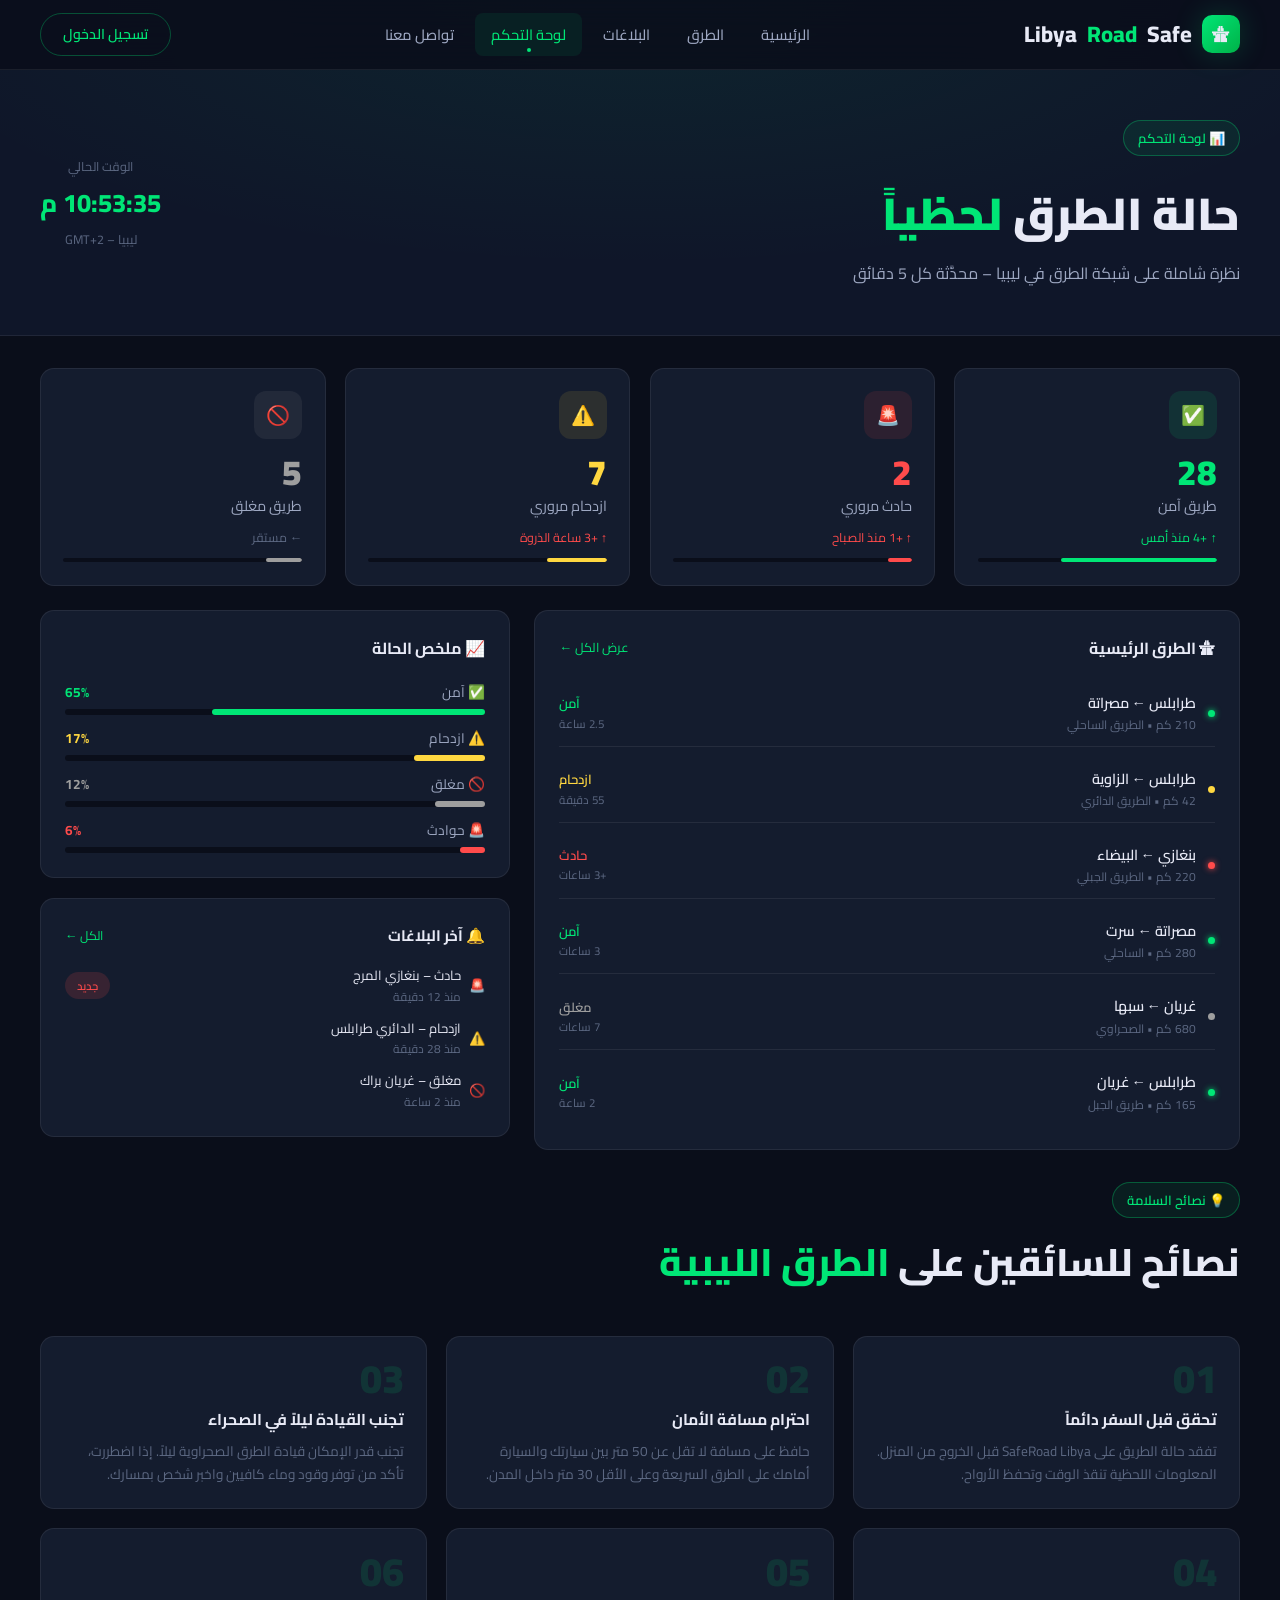
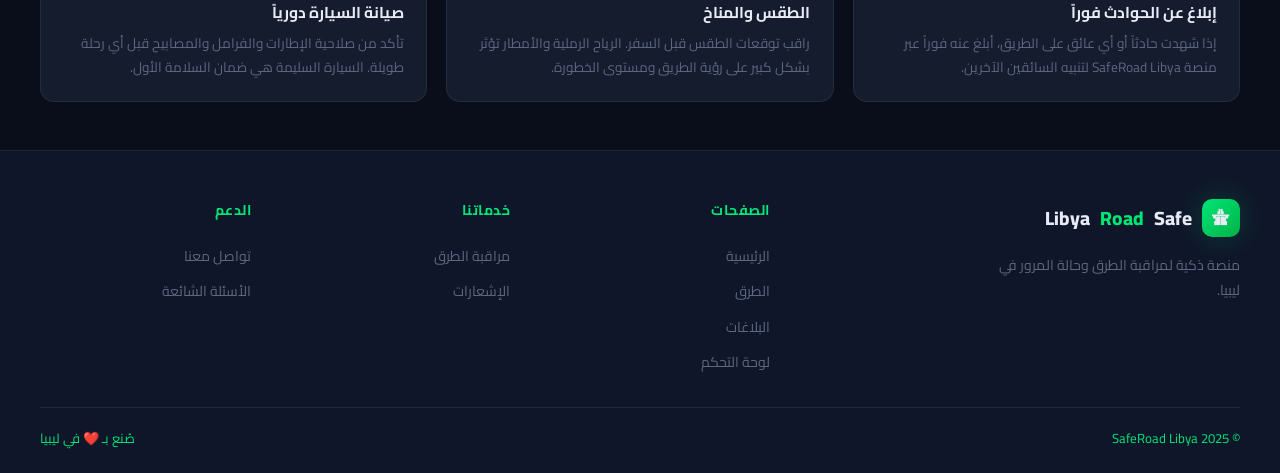
==== dashboard.html @ 1a87eb63 "Add files via upload" ====
<!DOCTYPE html>
<html lang="ar" dir="rtl">
<head>
  <meta charset="UTF-8" />
  <meta name="viewport" content="width=device-width, initial-scale=1.0" />
  <title>لوحة التحكم – SafeRoad Libya</title>
  <style>
/* =============================================
   SafeRoad Libya - style.css
   تصميم احترافي - داكن + أخضر + أبيض
   ============================================= */

/* === الخطوط === */
@import url('https://fonts.googleapis.com/css2?family=Cairo:wght@300;400;500;600;700;800;900&family=Tajawal:wght@300;400;500;700;800&display=swap');

/* === متغيرات الألوان === */
:root {
  --bg-primary:    #0a0e1a;
  --bg-secondary:  #0f1629;
  --bg-card:       #141c2e;
  --bg-card-hover: #1a2540;
  --green-main:    #00e676;
  --green-dark:    #00b248;
  --green-glow:    rgba(0, 230, 118, 0.18);
  --green-subtle:  rgba(0, 230, 118, 0.08);
  --accent-red:    #ff4b4b;
  --accent-yellow: #ffd740;
  --accent-gray:   #9e9e9e;
  --text-primary:  #e8eaf6;
  --text-secondary:#9ea8c2;
  --text-muted:    #5c6882;
  --border:        rgba(255,255,255,0.07);
  --border-green:  rgba(0, 230, 118, 0.3);
  --shadow-card:   0 8px 32px rgba(0,0,0,0.4);
  --shadow-green:  0 0 30px rgba(0, 230, 118, 0.2);
  --radius:        14px;
  --radius-sm:     8px;
  --transition:    all 0.3s cubic-bezier(0.4, 0, 0.2, 1);
}

/* === إعادة تعيين === */
*, *::before, *::after { box-sizing: border-box; margin: 0; padding: 0; }

html {
  scroll-behavior: smooth;
  font-size: 16px;
}

body {
  font-family: 'Cairo', 'Tajawal', sans-serif;
  background: var(--bg-primary);
  color: var(--text-primary);
  direction: rtl;
  text-align: right;
  line-height: 1.7;
  overflow-x: hidden;
  opacity: 0;
  transition: opacity 0.4s ease;
}

a { text-decoration: none; color: inherit; transition: var(--transition); }
ul, ol { list-style: none; }
img { max-width: 100%; display: block; }
button { cursor: pointer; font-family: inherit; border: none; outline: none; }
input, textarea, select { font-family: inherit; direction: rtl; }

/* === شريط التمرير === */
::-webkit-scrollbar { width: 6px; }
::-webkit-scrollbar-track { background: var(--bg-primary); }
::-webkit-scrollbar-thumb { background: var(--green-dark); border-radius: 3px; }

/* =============================================
   NAVBAR
   ============================================= */
.navbar {
  position: fixed;
  top: 0; right: 0; left: 0;
  z-index: 1000;
  display: flex;
  align-items: center;
  justify-content: space-between;
  padding: 0 2.5rem;
  height: 70px;
  background: rgba(10, 14, 26, 0.85);
  backdrop-filter: blur(20px);
  border-bottom: 1px solid var(--border);
  transition: var(--transition);
}

.navbar.scrolled {
  background: rgba(10, 14, 26, 0.98);
  box-shadow: 0 4px 30px rgba(0,0,0,0.5);
}

.nav-logo {
  display: flex;
  align-items: center;
  gap: 10px;
  font-size: 1.4rem;
  font-weight: 800;
  color: var(--text-primary);
}

.nav-logo .logo-icon {
  width: 38px; height: 38px;
  background: linear-gradient(135deg, var(--green-main), var(--green-dark));
  border-radius: 10px;
  display: flex; align-items: center; justify-content: center;
  font-size: 1.1rem;
  box-shadow: var(--shadow-green);
}

.nav-logo span { color: var(--green-main); }

.nav-links {
  display: flex;
  align-items: center;
  gap: 0.3rem;
}

.nav-links a {
  padding: 8px 16px;
  border-radius: var(--radius-sm);
  font-size: 0.92rem;
  font-weight: 500;
  color: var(--text-secondary);
  transition: var(--transition);
  position: relative;
}

.nav-links a:hover,
.nav-links a.active {
  color: var(--green-main);
  background: var(--green-subtle);
}

.nav-links a.active::after {
  content: '';
  position: absolute;
  bottom: 4px; left: 50%; transform: translateX(-50%);
  width: 4px; height: 4px;
  background: var(--green-main);
  border-radius: 50%;
}

.nav-actions {
  display: flex;
  align-items: center;
  gap: 12px;
}

.btn-nav-login {
  padding: 9px 22px;
  border-radius: 50px;
  background: transparent;
  border: 1px solid var(--border-green);
  color: var(--green-main);
  font-size: 0.88rem;
  font-weight: 600;
  transition: var(--transition);
}

.btn-nav-login:hover {
  background: var(--green-subtle);
  box-shadow: var(--shadow-green);
}

/* Mobile Menu Button */
.hamburger {
  display: none;
  flex-direction: column;
  gap: 5px;
  background: none;
  border: none;
  padding: 6px;
  cursor: pointer;
}

.hamburger span {
  width: 24px; height: 2px;
  background: var(--text-primary);
  border-radius: 2px;
  transition: var(--transition);
  display: block;
}

.hamburger.open span:nth-child(1) { transform: translateY(7px) rotate(45deg); }
.hamburger.open span:nth-child(2) { opacity: 0; }
.hamburger.open span:nth-child(3) { transform: translateY(-7px) rotate(-45deg); }

.mobile-menu {
  display: none;
  position: fixed;
  top: 70px; right: 0; left: 0;
  background: var(--bg-secondary);
  border-bottom: 1px solid var(--border);
  padding: 1.5rem;
  z-index: 999;
  flex-direction: column;
  gap: 8px;
  animation: slideDown 0.3s ease;
}

.mobile-menu.open { display: flex; }

.mobile-menu a {
  padding: 12px 16px;
  border-radius: var(--radius-sm);
  font-size: 1rem;
  font-weight: 500;
  color: var(--text-secondary);
  border-bottom: 1px solid var(--border);
  transition: var(--transition);
}

.mobile-menu a:last-child { border-bottom: none; }
.mobile-menu a:hover, .mobile-menu a.active { color: var(--green-main); background: var(--green-subtle); }

@keyframes slideDown {
  from { opacity: 0; transform: translateY(-10px); }
  to   { opacity: 1; transform: translateY(0); }
}

/* =============================================
   BUTTONS
   ============================================= */
.btn-primary {
  display: inline-flex;
  align-items: center;
  gap: 8px;
  padding: 13px 28px;
  background: linear-gradient(135deg, var(--green-main), var(--green-dark));
  color: #0a0e1a;
  border-radius: 50px;
  font-weight: 700;
  font-size: 0.95rem;
  border: none;
  transition: var(--transition);
  box-shadow: 0 4px 20px rgba(0, 230, 118, 0.3);
}

.btn-primary:hover {
  transform: translateY(-2px);
  box-shadow: 0 8px 30px rgba(0, 230, 118, 0.45);
}

.btn-secondary {
  display: inline-flex;
  align-items: center;
  gap: 8px;
  padding: 12px 26px;
  background: transparent;
  color: var(--text-primary);
  border-radius: 50px;
  font-weight: 600;
  font-size: 0.95rem;
  border: 1px solid var(--border);
  transition: var(--transition);
}

.btn-secondary:hover {
  border-color: var(--green-main);
  color: var(--green-main);
  background: var(--green-subtle);
}

.btn-outline-green {
  display: inline-flex;
  align-items: center;
  gap: 8px;
  padding: 10px 22px;
  background: transparent;
  color: var(--green-main);
  border-radius: var(--radius-sm);
  font-weight: 600;
  font-size: 0.88rem;
  border: 1px solid var(--border-green);
  transition: var(--transition);
}

.btn-outline-green:hover {
  background: var(--green-subtle);
  box-shadow: var(--shadow-green);
}

/* =============================================
   CARDS
   ============================================= */
.card {
  background: var(--bg-card);
  border: 1px solid var(--border);
  border-radius: var(--radius);
  padding: 1.5rem;
  transition: var(--transition);
  position: relative;
  overflow: hidden;
}

.card:hover {
  border-color: var(--border-green);
  box-shadow: var(--shadow-card);
  transform: translateY(-3px);
}

.card::before {
  content: '';
  position: absolute;
  top: 0; right: 0; left: 0;
  height: 2px;
  background: linear-gradient(90deg, transparent, var(--green-main), transparent);
  opacity: 0;
  transition: var(--transition);
}

.card:hover::before { opacity: 1; }

/* =============================================
   BADGES / STATUS
   ============================================= */
.badge {
  display: inline-flex;
  align-items: center;
  gap: 5px;
  padding: 4px 12px;
  border-radius: 50px;
  font-size: 0.78rem;
  font-weight: 600;
}

.badge-safe    { background: rgba(0,230,118,0.15); color: var(--green-main); }
.badge-danger  { background: rgba(255,75,75,0.15);  color: var(--accent-red); }
.badge-warning { background: rgba(255,215,64,0.15); color: var(--accent-yellow); }
.badge-closed  { background: rgba(158,158,158,0.15);color: var(--accent-gray); }

.status-dot {
  width: 7px; height: 7px;
  border-radius: 50%;
  display: inline-block;
}
.status-dot.safe    { background: var(--green-main); box-shadow: 0 0 6px var(--green-main); animation: pulse-green 2s infinite; }
.status-dot.danger  { background: var(--accent-red); box-shadow: 0 0 6px var(--accent-red); animation: pulse-red 2s infinite; }
.status-dot.warning { background: var(--accent-yellow); }
.status-dot.closed  { background: var(--accent-gray); }

@keyframes pulse-green {
  0%, 100% { box-shadow: 0 0 6px var(--green-main); }
  50%       { box-shadow: 0 0 14px var(--green-main); }
}
@keyframes pulse-red {
  0%, 100% { box-shadow: 0 0 6px var(--accent-red); }
  50%       { box-shadow: 0 0 14px var(--accent-red); }
}

/* =============================================
   SECTION TITLES
   ============================================= */
.section-label {
  display: inline-flex;
  align-items: center;
  gap: 8px;
  padding: 6px 14px;
  background: var(--green-subtle);
  border: 1px solid var(--border-green);
  border-radius: 50px;
  color: var(--green-main);
  font-size: 0.82rem;
  font-weight: 600;
  margin-bottom: 1.2rem;
}

.section-title {
  font-size: clamp(1.6rem, 3vw, 2.4rem);
  font-weight: 800;
  color: var(--text-primary);
  line-height: 1.3;
  margin-bottom: 0.8rem;
}

.section-title span { color: var(--green-main); }

.section-desc {
  color: var(--text-secondary);
  font-size: 1rem;
  max-width: 560px;
  margin-bottom: 2.5rem;
}

/* =============================================
   FORMS & INPUTS
   ============================================= */
.form-group {
  display: flex;
  flex-direction: column;
  gap: 8px;
  margin-bottom: 1.2rem;
}

.form-group label {
  font-size: 0.9rem;
  font-weight: 600;
  color: var(--text-secondary);
}

.form-control {
  padding: 13px 16px;
  background: var(--bg-primary);
  border: 1px solid var(--border);
  border-radius: var(--radius-sm);
  color: var(--text-primary);
  font-size: 0.95rem;
  transition: var(--transition);
  width: 100%;
}

.form-control:focus {
  border-color: var(--green-main);
  outline: none;
  box-shadow: 0 0 0 3px var(--green-glow);
}

.form-control::placeholder { color: var(--text-muted); }

select.form-control option { background: var(--bg-secondary); }

/* =============================================
   FOOTER
   ============================================= */
.footer {
  background: var(--bg-secondary);
  border-top: 1px solid var(--border);
  padding: 3rem 2.5rem 1.5rem;
}

.footer-grid {
  display: grid;
  grid-template-columns: 2fr 1fr 1fr 1fr;
  gap: 3rem;
  margin-bottom: 2rem;
}

.footer-brand .nav-logo { margin-bottom: 1rem; font-size: 1.2rem; }
.footer-brand p { color: var(--text-muted); font-size: 0.88rem; line-height: 1.8; max-width: 260px; }

.footer-col h4 {
  font-size: 0.88rem;
  font-weight: 700;
  color: var(--green-main);
  margin-bottom: 1.2rem;
  text-transform: uppercase;
  letter-spacing: 0.5px;
}

.footer-col ul { display: flex; flex-direction: column; gap: 8px; }
.footer-col ul a { color: var(--text-muted); font-size: 0.88rem; transition: var(--transition); }
.footer-col ul a:hover { color: var(--green-main); padding-right: 6px; }

.footer-bottom {
  border-top: 1px solid var(--border);
  padding-top: 1.2rem;
  display: flex;
  align-items: center;
  justify-content: space-between;
  color: var(--text-muted);
  font-size: 0.82rem;
}

.footer-bottom span { color: var(--green-main); }

.social-links { display: flex; gap: 10px; }
.social-link {
  width: 34px; height: 34px;
  border-radius: 8px;
  background: var(--bg-card);
  border: 1px solid var(--border);
  display: flex; align-items: center; justify-content: center;
  color: var(--text-muted);
  font-size: 0.9rem;
  transition: var(--transition);
}
.social-link:hover { border-color: var(--green-main); color: var(--green-main); }

/* =============================================
   HERO - index.html
   ============================================= */
.hero {
  min-height: 100vh;
  display: flex;
  align-items: center;
  position: relative;
  padding: 100px 2.5rem 4rem;
  overflow: hidden;
}

.hero-bg {
  position: absolute;
  inset: 0;
  background:
    radial-gradient(ellipse 80% 50% at 50% -10%, rgba(0,230,118,0.12), transparent),
    radial-gradient(ellipse 60% 60% at 80% 100%, rgba(0,178,72,0.08), transparent),
    linear-gradient(180deg, var(--bg-primary) 0%, var(--bg-secondary) 100%);
}

.hero-grid-lines {
  position: absolute;
  inset: 0;
  background-image:
    linear-gradient(rgba(255,255,255,0.025) 1px, transparent 1px),
    linear-gradient(90deg, rgba(255,255,255,0.025) 1px, transparent 1px);
  background-size: 50px 50px;
}

.hero-content {
  position: relative;
  z-index: 2;
  max-width: 680px;
}

.hero-badge {
  display: inline-flex;
  align-items: center;
  gap: 8px;
  padding: 7px 16px;
  background: var(--green-subtle);
  border: 1px solid var(--border-green);
  border-radius: 50px;
  color: var(--green-main);
  font-size: 0.83rem;
  font-weight: 600;
  margin-bottom: 1.5rem;
  animation: fadeInDown 0.6s ease both;
}

.hero-badge .dot { width: 6px; height: 6px; background: var(--green-main); border-radius: 50%; animation: pulse-green 1.5s infinite; }

.hero h1 {
  font-size: clamp(2.2rem, 5vw, 3.8rem);
  font-weight: 900;
  line-height: 1.2;
  margin-bottom: 1.2rem;
  animation: fadeInUp 0.7s ease 0.1s both;
}

.hero h1 .highlight {
  background: linear-gradient(135deg, var(--green-main), #69f0ae);
  -webkit-background-clip: text;
  -webkit-text-fill-color: transparent;
  background-clip: text;
}

.hero p {
  font-size: 1.1rem;
  color: var(--text-secondary);
  margin-bottom: 2rem;
  animation: fadeInUp 0.7s ease 0.2s both;
  max-width: 540px;
}

.hero-actions {
  display: flex;
  gap: 14px;
  flex-wrap: wrap;
  animation: fadeInUp 0.7s ease 0.3s both;
  margin-bottom: 2.5rem;
}

.hero-stats {
  display: flex;
  gap: 2rem;
  animation: fadeInUp 0.7s ease 0.4s both;
}

.hero-stat .num {
  font-size: 1.8rem;
  font-weight: 800;
  color: var(--green-main);
  line-height: 1;
}

.hero-stat .lbl {
  font-size: 0.8rem;
  color: var(--text-muted);
  margin-top: 3px;
}

/* Floating cards */
.hero-visual {
  position: absolute;
  left: 4%;
  top: 50%;
  transform: translateY(-50%);
  display: flex;
  flex-direction: column;
  gap: 14px;
  z-index: 2;
  animation: fadeInLeft 0.8s ease 0.5s both;
}

.float-card {
  background: var(--bg-card);
  border: 1px solid var(--border);
  border-radius: var(--radius);
  padding: 1rem 1.2rem;
  min-width: 200px;
  display: flex;
  align-items: center;
  gap: 12px;
  animation: float 4s ease-in-out infinite;
  backdrop-filter: blur(10px);
}

.float-card:nth-child(2) { animation-delay: 1s; margin-right: 20px; }
.float-card:nth-child(3) { animation-delay: 2s; }

.float-card .icon {
  width: 40px; height: 40px;
  border-radius: 10px;
  display: flex; align-items: center; justify-content: center;
  font-size: 1.1rem;
  flex-shrink: 0;
}

.float-card .info { flex: 1; }
.float-card .info .title { font-size: 0.8rem; color: var(--text-muted); }
.float-card .info .value { font-size: 1rem; font-weight: 700; }

@keyframes float {
  0%, 100% { transform: translateY(0); }
  50%       { transform: translateY(-8px); }
}

/* =============================================
   SEARCH SECTION - index.html
   ============================================= */
.search-section {
  padding: 0 2.5rem 4rem;
  position: relative;
  z-index: 2;
}

.search-box {
  background: var(--bg-card);
  border: 1px solid var(--border);
  border-radius: var(--radius);
  padding: 2rem;
  max-width: 800px;
  margin: 0 auto;
  box-shadow: var(--shadow-card);
  position: relative;
  top: -30px;
}

.search-box h3 {
  font-size: 1.1rem;
  font-weight: 700;
  margin-bottom: 1.2rem;
  color: var(--text-primary);
}

.search-row {
  display: grid;
  grid-template-columns: 1fr 1fr auto;
  gap: 12px;
  align-items: end;
}

.search-row .btn-primary { white-space: nowrap; height: 48px; }

/* =============================================
   STATUS CARDS SECTION
   ============================================= */
.status-section {
  padding: 3rem 2.5rem;
  background: var(--bg-secondary);
}

.status-grid {
  display: grid;
  grid-template-columns: repeat(4, 1fr);
  gap: 1.2rem;
  margin-top: 2rem;
}

.status-card {
  background: var(--bg-card);
  border: 1px solid var(--border);
  border-radius: var(--radius);
  padding: 1.5rem;
  transition: var(--transition);
  cursor: pointer;
  position: relative;
  overflow: hidden;
}

.status-card::after {
  content: '';
  position: absolute;
  bottom: 0; right: 0; left: 0;
  height: 3px;
  border-radius: 0 0 var(--radius) var(--radius);
  transition: var(--transition);
}

.status-card.safe::after   { background: var(--green-main); }
.status-card.danger::after { background: var(--accent-red); }
.status-card.warn::after   { background: var(--accent-yellow); }
.status-card.closed::after { background: var(--accent-gray); }

.status-card:hover { transform: translateY(-4px); border-color: rgba(255,255,255,0.15); }

.status-card .sc-icon {
  width: 50px; height: 50px;
  border-radius: 12px;
  display: flex; align-items: center; justify-content: center;
  font-size: 1.3rem;
  margin-bottom: 1rem;
}

.status-card.safe   .sc-icon { background: rgba(0,230,118,0.1);  color: var(--green-main); }
.status-card.danger .sc-icon { background: rgba(255,75,75,0.1);  color: var(--accent-red); }
.status-card.warn   .sc-icon { background: rgba(255,215,64,0.1); color: var(--accent-yellow); }
.status-card.closed .sc-icon { background: rgba(158,158,158,0.1);color: var(--accent-gray); }

.status-card .sc-num {
  font-size: 2.4rem;
  font-weight: 900;
  line-height: 1;
  margin-bottom: 4px;
}

.status-card.safe   .sc-num { color: var(--green-main); }
.status-card.danger .sc-num { color: var(--accent-red); }
.status-card.warn   .sc-num { color: var(--accent-yellow); }
.status-card.closed .sc-num { color: var(--accent-gray); }

.status-card .sc-label { font-size: 0.9rem; color: var(--text-secondary); font-weight: 500; }
.status-card .sc-sub   { font-size: 0.78rem; color: var(--text-muted); margin-top: 6px; }

/* =============================================
   FEATURED ROADS - index.html
   ============================================= */
.roads-section { padding: 4rem 2.5rem; }

.roads-list { display: flex; flex-direction: column; gap: 1rem; }

.road-item {
  background: var(--bg-card);
  border: 1px solid var(--border);
  border-radius: var(--radius);
  padding: 1.2rem 1.5rem;
  display: flex;
  align-items: center;
  gap: 1.2rem;
  transition: var(--transition);
}

.road-item:hover { border-color: var(--border-green); transform: translateX(-4px); }

.road-item .road-num {
  width: 42px; height: 42px;
  background: var(--bg-primary);
  border: 1px solid var(--border);
  border-radius: 10px;
  display: flex; align-items: center; justify-content: center;
  font-size: 0.8rem;
  font-weight: 700;
  color: var(--text-muted);
  flex-shrink: 0;
}

.road-item .road-info { flex: 1; }
.road-item .road-name { font-weight: 700; font-size: 1rem; color: var(--text-primary); }
.road-item .road-cities { font-size: 0.83rem; color: var(--text-muted); margin-top: 2px; }

.road-item .road-meta {
  display: flex;
  align-items: center;
  gap: 1rem;
  flex-shrink: 0;
}

.road-item .road-dist { font-size: 0.85rem; color: var(--text-secondary); }
.road-item .road-time { font-size: 0.85rem; color: var(--text-muted); }

/* =============================================
   STATISTICS - index.html
   ============================================= */
.stats-section {
  padding: 4rem 2.5rem;
  background: var(--bg-secondary);
}

.stats-grid {
  display: grid;
  grid-template-columns: repeat(4, 1fr);
  gap: 2rem;
  text-align: center;
}

.stat-item { padding: 1.5rem; }
.stat-item .num {
  font-size: clamp(2rem, 4vw, 3rem);
  font-weight: 900;
  color: var(--green-main);
  line-height: 1;
  display: block;
}
.stat-item .unit { font-size: 1.2rem; }
.stat-item .label { color: var(--text-secondary); font-size: 0.9rem; margin-top: 6px; }
.stat-divider {
  width: 1px;
  background: var(--border);
  margin: 1rem 0;
  height: auto;
}

/* =============================================
   ROADS PAGE - roads.html
   ============================================= */
.page-header {
  padding: 120px 2.5rem 3rem;
  background: var(--bg-secondary);
  border-bottom: 1px solid var(--border);
  position: relative;
  overflow: hidden;
}

.page-header::before {
  content: '';
  position: absolute;
  top: 0; right: 0; left: 0;
  height: 100%;
  background: radial-gradient(ellipse 60% 80% at 50% 0%, rgba(0,230,118,0.07), transparent);
}

.page-header-content { position: relative; z-index: 1; }
.page-header h1 { font-size: clamp(1.8rem, 3.5vw, 2.8rem); font-weight: 900; margin-bottom: 0.5rem; }
.page-header p  { color: var(--text-secondary); }

/* Map */
.map-container {
  background: var(--bg-card);
  border: 1px solid var(--border);
  border-radius: var(--radius);
  overflow: hidden;
  height: 420px;
  position: relative;
}

.map-placeholder {
  width: 100%; height: 100%;
  display: flex;
  flex-direction: column;
  align-items: center;
  justify-content: center;
  background: linear-gradient(135deg, #0d1520, #0a1a12);
  position: relative;
  overflow: hidden;
}

/* SVG Road Map */
.map-svg { width: 100%; height: 100%; }

.map-legend {
  position: absolute;
  bottom: 14px;
  right: 14px;
  background: rgba(10,14,26,0.88);
  border: 1px solid var(--border);
  border-radius: var(--radius-sm);
  padding: 10px 14px;
  display: flex;
  gap: 14px;
  backdrop-filter: blur(10px);
}

.legend-item {
  display: flex;
  align-items: center;
  gap: 6px;
  font-size: 0.78rem;
  color: var(--text-secondary);
}

.legend-line {
  width: 20px; height: 3px;
  border-radius: 2px;
}

.roads-page-layout {
  display: grid;
  grid-template-columns: 1fr 1.5fr;
  gap: 1.5rem;
  padding: 2rem 2.5rem;
  align-items: start;
}

.search-panel { display: flex; flex-direction: column; gap: 1rem; }

.route-result-card {
  background: var(--bg-card);
  border: 1px solid var(--border);
  border-radius: var(--radius);
  padding: 1.2rem 1.5rem;
  transition: var(--transition);
}

.route-result-card:hover { border-color: var(--border-green); }

.route-result-header {
  display: flex;
  align-items: center;
  justify-content: space-between;
  margin-bottom: 10px;
}

.route-cities {
  font-weight: 700;
  font-size: 1.05rem;
  display: flex;
  align-items: center;
  gap: 8px;
}

.route-cities .arrow { color: var(--text-muted); font-size: 0.85rem; }

.route-meta {
  display: flex;
  gap: 1.2rem;
  margin-top: 10px;
  padding-top: 10px;
  border-top: 1px solid var(--border);
}

.route-meta-item { display: flex; flex-direction: column; }
.route-meta-item .rm-label { font-size: 0.75rem; color: var(--text-muted); }
.route-meta-item .rm-value { font-size: 0.9rem; font-weight: 600; color: var(--text-primary); }

/* =============================================
   REPORTS PAGE - reports.html
   ============================================= */
.reports-layout {
  display: grid;
  grid-template-columns: 1fr 2fr;
  gap: 1.5rem;
  padding: 2rem 2.5rem;
  align-items: start;
}

.filter-panel { display: flex; flex-direction: column; gap: 0.7rem; }

.filter-btn {
  display: flex;
  align-items: center;
  gap: 10px;
  padding: 12px 16px;
  border-radius: var(--radius-sm);
  background: var(--bg-card);
  border: 1px solid var(--border);
  color: var(--text-secondary);
  font-size: 0.9rem;
  font-weight: 500;
  width: 100%;
  text-align: right;
  transition: var(--transition);
  cursor: pointer;
}

.filter-btn:hover, .filter-btn.active {
  border-color: var(--green-main);
  color: var(--green-main);
  background: var(--green-subtle);
}

.filter-btn .count {
  margin-right: auto;
  background: var(--bg-primary);
  padding: 2px 8px;
  border-radius: 50px;
  font-size: 0.75rem;
  color: var(--text-muted);
}

.report-card {
  background: var(--bg-card);
  border: 1px solid var(--border);
  border-radius: var(--radius);
  padding: 1.2rem 1.5rem;
  transition: var(--transition);
  display: flex;
  gap: 14px;
}

.report-card:hover { border-color: var(--border-green); transform: translateX(-4px); }

.report-card .report-icon {
  width: 44px; height: 44px;
  border-radius: 10px;
  display: flex; align-items: center; justify-content: center;
  font-size: 1.1rem;
  flex-shrink: 0;
}

.report-card.danger  .report-icon { background: rgba(255,75,75,0.1);  color: var(--accent-red); }
.report-card.warning .report-icon { background: rgba(255,215,64,0.1); color: var(--accent-yellow); }
.report-card.closed  .report-icon { background: rgba(158,158,158,0.1);color: var(--accent-gray); }
.report-card.safe    .report-icon { background: rgba(0,230,118,0.1);  color: var(--green-main); }

.report-card .report-body { flex: 1; }
.report-card .report-title { font-weight: 700; font-size: 0.98rem; margin-bottom: 4px; }
.report-card .report-location { font-size: 0.83rem; color: var(--text-muted); margin-bottom: 6px; display: flex; align-items: center; gap: 4px; }
.report-card .report-desc { font-size: 0.85rem; color: var(--text-secondary); line-height: 1.6; }
.report-card .report-footer { display: flex; align-items: center; justify-content: space-between; margin-top: 8px; padding-top: 8px; border-top: 1px solid var(--border); }
.report-card .report-time { font-size: 0.78rem; color: var(--text-muted); display: flex; align-items: center; gap: 4px; }
.report-card .report-votes { font-size: 0.78rem; color: var(--text-secondary); display: flex; align-items: center; gap: 4px; }

/* Add Report Button */
.fab {
  position: fixed;
  bottom: 2rem;
  left: 2rem;
  width: 56px; height: 56px;
  border-radius: 50%;
  background: linear-gradient(135deg, var(--green-main), var(--green-dark));
  color: #0a0e1a;
  display: flex; align-items: center; justify-content: center;
  font-size: 1.4rem;
  font-weight: 700;
  box-shadow: 0 6px 24px rgba(0,230,118,0.4);
  border: none;
  cursor: pointer;
  transition: var(--transition);
  z-index: 100;
}

.fab:hover { transform: scale(1.1) rotate(45deg); box-shadow: 0 8px 32px rgba(0,230,118,0.6); }

/* Modal */
.modal-overlay {
  display: none;
  position: fixed;
  inset: 0;
  background: rgba(0,0,0,0.75);
  z-index: 2000;
  align-items: center;
  justify-content: center;
  backdrop-filter: blur(4px);
}

.modal-overlay.open { display: flex; }

.modal {
  background: var(--bg-card);
  border: 1px solid var(--border);
  border-radius: var(--radius);
  padding: 2rem;
  width: 90%;
  max-width: 500px;
  animation: scaleIn 0.3s ease;
}

@keyframes scaleIn {
  from { opacity: 0; transform: scale(0.9); }
  to   { opacity: 1; transform: scale(1); }
}

.modal-header { display: flex; align-items: center; justify-content: space-between; margin-bottom: 1.5rem; }
.modal-header h3 { font-size: 1.1rem; font-weight: 700; }

.modal-close {
  width: 32px; height: 32px;
  border-radius: 8px;
  background: var(--bg-primary);
  border: 1px solid var(--border);
  color: var(--text-muted);
  display: flex; align-items: center; justify-content: center;
  cursor: pointer;
  transition: var(--transition);
  font-size: 1rem;
}

.modal-close:hover { border-color: var(--accent-red); color: var(--accent-red); }

/* =============================================
   DASHBOARD - dashboard.html
   ============================================= */
.dashboard-grid {
  display: grid;
  grid-template-columns: repeat(4, 1fr);
  gap: 1.2rem;
  padding: 2rem 2.5rem 1.5rem;
}

.dash-card {
  background: var(--bg-card);
  border: 1px solid var(--border);
  border-radius: var(--radius);
  padding: 1.4rem;
  position: relative;
  overflow: hidden;
  transition: var(--transition);
}

.dash-card:hover { transform: translateY(-3px); box-shadow: var(--shadow-card); }

.dash-card .dc-icon {
  width: 48px; height: 48px;
  border-radius: 12px;
  display: flex; align-items: center; justify-content: center;
  font-size: 1.2rem;
  margin-bottom: 1rem;
}

.dash-card.green  .dc-icon { background: rgba(0,230,118,0.1);  color: var(--green-main); }
.dash-card.red    .dc-icon { background: rgba(255,75,75,0.1);  color: var(--accent-red); }
.dash-card.yellow .dc-icon { background: rgba(255,215,64,0.1); color: var(--accent-yellow); }
.dash-card.gray   .dc-icon { background: rgba(158,158,158,0.1);color: var(--accent-gray); }

.dash-card .dc-num {
  font-size: 2.2rem;
  font-weight: 900;
  line-height: 1;
  margin-bottom: 4px;
}

.dash-card.green  .dc-num { color: var(--green-main); }
.dash-card.red    .dc-num { color: var(--accent-red); }
.dash-card.yellow .dc-num { color: var(--accent-yellow); }
.dash-card.gray   .dc-num { color: var(--accent-gray); }

.dash-card .dc-label { font-size: 0.9rem; color: var(--text-secondary); }
.dash-card .dc-change { font-size: 0.78rem; color: var(--text-muted); margin-top: 8px; }
.dash-card .dc-change.up   { color: var(--green-main); }
.dash-card .dc-change.down { color: var(--accent-red); }

/* Progress bar */
.progress-bar {
  height: 4px;
  background: var(--bg-primary);
  border-radius: 2px;
  margin-top: 10px;
  overflow: hidden;
}

.progress-fill {
  height: 100%;
  border-radius: 2px;
  transition: width 1s ease;
}

.dash-card.green  .progress-fill { background: var(--green-main); }
.dash-card.red    .progress-fill { background: var(--accent-red); }
.dash-card.yellow .progress-fill { background: var(--accent-yellow); }
.dash-card.gray   .progress-fill { background: var(--accent-gray); }

/* Tips Section */
.tips-grid {
  display: grid;
  grid-template-columns: repeat(3, 1fr);
  gap: 1.2rem;
  padding: 0 2.5rem 3rem;
}

.tip-card {
  background: var(--bg-card);
  border: 1px solid var(--border);
  border-radius: var(--radius);
  padding: 1.4rem;
  transition: var(--transition);
}

.tip-card:hover { border-color: var(--border-green); transform: translateY(-3px); }

.tip-card .tip-num {
  font-size: 2.5rem;
  font-weight: 900;
  color: var(--green-subtle);
  color: rgba(0,230,118,0.12);
  line-height: 1;
  margin-bottom: 0.5rem;
}

.tip-card h4 { font-size: 0.98rem; font-weight: 700; margin-bottom: 6px; }
.tip-card p  { font-size: 0.85rem; color: var(--text-muted); line-height: 1.7; }

/* =============================================
   CONTACT PAGE - contact.html
   ============================================= */
.contact-layout {
  display: grid;
  grid-template-columns: 1fr 1.6fr;
  gap: 2rem;
  padding: 3rem 2.5rem;
  align-items: start;
}

.contact-info { display: flex; flex-direction: column; gap: 1rem; }

.contact-card {
  background: var(--bg-card);
  border: 1px solid var(--border);
  border-radius: var(--radius);
  padding: 1.3rem 1.5rem;
  display: flex;
  align-items: center;
  gap: 14px;
  transition: var(--transition);
}

.contact-card:hover { border-color: var(--border-green); }

.contact-card .cc-icon {
  width: 44px; height: 44px;
  border-radius: 10px;
  background: var(--green-subtle);
  border: 1px solid var(--border-green);
  display: flex; align-items: center; justify-content: center;
  font-size: 1.1rem;
  color: var(--green-main);
  flex-shrink: 0;
}

.contact-card .cc-info { flex: 1; }
.contact-card .cc-label { font-size: 0.78rem; color: var(--text-muted); }
.contact-card .cc-value { font-size: 0.92rem; font-weight: 600; }

.contact-form-wrap {
  background: var(--bg-card);
  border: 1px solid var(--border);
  border-radius: var(--radius);
  padding: 2rem;
}

.contact-form-wrap h3 { font-size: 1.2rem; font-weight: 700; margin-bottom: 1.5rem; }

textarea.form-control { resize: vertical; min-height: 120px; }

/* =============================================
   LOGIN PAGE - login.html
   ============================================= */
.login-page {
  min-height: 100vh;
  display: flex;
  align-items: center;
  justify-content: center;
  padding: 2rem;
  background: var(--bg-primary);
  position: relative;
  overflow: hidden;
}

.login-page::before {
  content: '';
  position: absolute;
  inset: 0;
  background:
    radial-gradient(ellipse 70% 70% at 20% 80%, rgba(0,230,118,0.08), transparent),
    radial-gradient(ellipse 50% 50% at 80% 20%, rgba(0,178,72,0.06), transparent);
}

.login-grid-lines {
  position: absolute;
  inset: 0;
  background-image:
    linear-gradient(rgba(255,255,255,0.02) 1px, transparent 1px),
    linear-gradient(90deg, rgba(255,255,255,0.02) 1px, transparent 1px);
  background-size: 60px 60px;
}

.login-card {
  position: relative;
  z-index: 2;
  background: rgba(20, 28, 46, 0.7);
  border: 1px solid rgba(255,255,255,0.08);
  border-radius: 20px;
  padding: 2.5rem;
  width: 100%;
  max-width: 420px;
  backdrop-filter: blur(20px);
  box-shadow: 0 20px 60px rgba(0,0,0,0.5);
  animation: scaleIn 0.4s ease;
}

.login-logo {
  text-align: center;
  margin-bottom: 2rem;
}

.login-logo .logo-circle {
  width: 64px; height: 64px;
  background: linear-gradient(135deg, var(--green-main), var(--green-dark));
  border-radius: 16px;
  display: flex; align-items: center; justify-content: center;
  font-size: 1.8rem;
  margin: 0 auto 1rem;
  box-shadow: 0 8px 24px rgba(0,230,118,0.35);
}

.login-logo h2 { font-size: 1.4rem; font-weight: 800; }
.login-logo p  { color: var(--text-muted); font-size: 0.85rem; }

.login-divider {
  text-align: center;
  position: relative;
  margin: 1rem 0;
  color: var(--text-muted);
  font-size: 0.8rem;
}

.login-divider::before, .login-divider::after {
  content: '';
  position: absolute;
  top: 50%;
  width: 42%;
  height: 1px;
  background: var(--border);
}

.login-divider::before { right: 0; }
.login-divider::after  { left: 0; }

.remember-row {
  display: flex;
  align-items: center;
  justify-content: space-between;
  margin-bottom: 1.2rem;
}

.checkbox-label {
  display: flex;
  align-items: center;
  gap: 8px;
  font-size: 0.88rem;
  color: var(--text-secondary);
  cursor: pointer;
}

.checkbox-label input[type="checkbox"] { accent-color: var(--green-main); width: 16px; height: 16px; }

.login-footer {
  text-align: center;
  margin-top: 1.5rem;
  font-size: 0.88rem;
  color: var(--text-muted);
}

.login-footer a { color: var(--green-main); font-weight: 600; }
.login-footer a:hover { text-decoration: underline; }

/* Password toggle */
.input-group { position: relative; }
.input-group .form-control { padding-left: 42px; }
.input-toggle {
  position: absolute;
  left: 12px;
  top: 50%;
  transform: translateY(-50%);
  background: none;
  border: none;
  color: var(--text-muted);
  font-size: 1rem;
  cursor: pointer;
  transition: var(--transition);
}
.input-toggle:hover { color: var(--green-main); }

/* =============================================
   ANIMATIONS
   ============================================= */
@keyframes fadeInDown {
  from { opacity: 0; transform: translateY(-20px); }
  to   { opacity: 1; transform: translateY(0); }
}

@keyframes fadeInUp {
  from { opacity: 0; transform: translateY(24px); }
  to   { opacity: 1; transform: translateY(0); }
}

@keyframes fadeInLeft {
  from { opacity: 0; transform: translateX(30px); }
  to   { opacity: 1; transform: translateX(0); }
}

@keyframes fadeIn {
  from { opacity: 0; }
  to   { opacity: 1; }
}

.animate-in {
  opacity: 0;
  transform: translateY(20px);
  transition: opacity 0.6s ease, transform 0.6s ease;
}

.animate-in.visible {
  opacity: 1;
  transform: none;
}

/* =============================================
   UTILITY
   ============================================= */
.container { max-width: 1280px; margin: 0 auto; padding: 0 2.5rem; }
.section { padding: 4rem 2.5rem; }
.text-center { text-align: center; }
.text-muted  { color: var(--text-muted); }
.text-green  { color: var(--green-main); }
.mt-1 { margin-top: 0.5rem; }
.mt-2 { margin-top: 1rem; }
.mt-3 { margin-top: 1.5rem; }
.mb-1 { margin-bottom: 0.5rem; }
.mb-2 { margin-bottom: 1rem; }
.mb-3 { margin-bottom: 1.5rem; }

.divider { height: 1px; background: var(--border); margin: 0; }

.flex { display: flex; }
.flex-col { flex-direction: column; }
.items-center { align-items: center; }
.justify-between { justify-content: space-between; }
.gap-1 { gap: 0.5rem; }
.gap-2 { gap: 1rem; }
.gap-3 { gap: 1.5rem; }

.reports-list { display: flex; flex-direction: column; gap: 1rem; }

/* =============================================
   RESPONSIVE
   ============================================= */
@media (max-width: 1024px) {
  .status-grid  { grid-template-columns: repeat(2, 1fr); }
  .stats-grid   { grid-template-columns: repeat(2, 1fr); }
  .dashboard-grid { grid-template-columns: repeat(2, 1fr); }
  .footer-grid  { grid-template-columns: 1fr 1fr; gap: 2rem; }
  .roads-page-layout { grid-template-columns: 1fr; }
  .reports-layout { grid-template-columns: 1fr; }
  .contact-layout { grid-template-columns: 1fr; }
  .tips-grid { grid-template-columns: repeat(2, 1fr); }
  .hero-visual { display: none; }
}

@media (max-width: 768px) {
  .navbar { padding: 0 1.2rem; }
  .nav-links, .nav-actions .btn-nav-login { display: none; }
  .hamburger { display: flex; }

  .hero { padding: 90px 1.2rem 3rem; }
  .hero-stats { flex-wrap: wrap; gap: 1.2rem; }

  .search-row { grid-template-columns: 1fr; }

  .status-grid    { grid-template-columns: repeat(2, 1fr); }
  .stats-grid     { grid-template-columns: repeat(2, 1fr); }
  .dashboard-grid { grid-template-columns: repeat(2, 1fr); }
  .tips-grid      { grid-template-columns: 1fr; }
  .footer-grid    { grid-template-columns: 1fr; gap: 1.5rem; }
  .footer-bottom  { flex-direction: column; gap: 1rem; text-align: center; }

  .page-header { padding: 100px 1.2rem 2rem; }
  .roads-page-layout,
  .reports-layout,
  .contact-layout { padding: 1.5rem 1.2rem; }
  .section { padding: 3rem 1.2rem; }
  .status-section, .roads-section, .stats-section { padding: 2.5rem 1.2rem; }
  .dashboard-grid { padding: 1.5rem 1.2rem; }
  .tips-grid { padding: 0 1.2rem 2rem; }

  .road-item { flex-wrap: wrap; }
  .road-item .road-meta { width: 100%; justify-content: flex-start; }
}

@media (max-width: 480px) {
  .status-grid    { grid-template-columns: 1fr; }
  .stats-grid     { grid-template-columns: 1fr; }
  .dashboard-grid { grid-template-columns: 1fr; }
}

</style>
</head>
<body>

  <!-- NAVBAR -->
  <nav class="navbar">
    <a href="index.html" class="nav-logo"><div class="logo-icon">🛣</div>Safe<span>Road</span> Libya</a>
    <ul class="nav-links">
      <li><a href="index.html">الرئيسية</a></li>
      <li><a href="roads.html">الطرق</a></li>
      <li><a href="reports.html">البلاغات</a></li>
      <li><a href="dashboard.html" class="active">لوحة التحكم</a></li>
      <li><a href="contact.html">تواصل معنا</a></li>
    </ul>
    <div class="nav-actions">
      <a href="login.html" class="btn-nav-login">تسجيل الدخول</a>
      <button class="hamburger"><span></span><span></span><span></span></button>
    </div>
  </nav>
  <div class="mobile-menu">
    <a href="index.html">🏠 الرئيسية</a>
    <a href="roads.html">🛣 الطرق</a>
    <a href="reports.html">📋 البلاغات</a>
    <a href="dashboard.html">📊 لوحة التحكم</a>
    <a href="contact.html">📞 تواصل معنا</a>
    <a href="login.html">🔐 تسجيل الدخول</a>
  </div>

  <!-- PAGE HEADER -->
  <div class="page-header">
    <div class="page-header-content" style="display:flex;align-items:center;justify-content:space-between;flex-wrap:wrap;gap:1rem">
      <div>
        <div class="section-label">📊 لوحة التحكم</div>
        <h1>حالة الطرق <span style="color:var(--green-main)">لحظياً</span></h1>
        <p class="text-muted">نظرة شاملة على شبكة الطرق في ليبيا – محدَّثة كل 5 دقائق</p>
      </div>
      <div style="text-align:center">
        <div style="font-size:0.78rem;color:var(--text-muted);margin-bottom:4px">الوقت الحالي</div>
        <div class="live-clock" style="font-size:1.6rem;font-weight:800;color:var(--green-main);font-variant-numeric:tabular-nums"></div>
        <div style="font-size:0.78rem;color:var(--text-muted);margin-top:4px">ليبيا – GMT+2</div>
      </div>
    </div>
  </div>

  <!-- DASHBOARD STATS -->
  <div class="dashboard-grid">

    <div class="dash-card green animate-in">
      <div class="dc-icon">✅</div>
      <div class="dc-num" data-count="31">0</div>
      <div class="dc-label">طريق آمن</div>
      <div class="dc-change up">↑ +4 منذ أمس</div>
      <div class="progress-bar"><div class="progress-fill" data-width="65"></div></div>
    </div>

    <div class="dash-card red animate-in">
      <div class="dc-icon">🚨</div>
      <div class="dc-num" data-count="3">0</div>
      <div class="dc-label">حادث مروري</div>
      <div class="dc-change down">↑ +1 منذ الصباح</div>
      <div class="progress-bar"><div class="progress-fill" data-width="10"></div></div>
    </div>

    <div class="dash-card yellow animate-in">
      <div class="dc-icon">⚠️</div>
      <div class="dc-num" data-count="8">0</div>
      <div class="dc-label">ازدحام مروري</div>
      <div class="dc-change down">↑ +3 ساعة الذروة</div>
      <div class="progress-bar"><div class="progress-fill" data-width="25"></div></div>
    </div>

    <div class="dash-card gray animate-in">
      <div class="dc-icon">🚫</div>
      <div class="dc-num" data-count="6">0</div>
      <div class="dc-label">طريق مغلق</div>
      <div class="dc-change">← مستقر</div>
      <div class="progress-bar"><div class="progress-fill" data-width="15"></div></div>
    </div>

  </div>

  <!-- بيانات تفصيلية -->
  <div style="padding:0 2.5rem 2rem;display:grid;grid-template-columns:1.5fr 1fr;gap:1.5rem" class="detail-grid">

    <!-- الطرق الرئيسية -->
    <div class="card animate-in">
      <div style="display:flex;align-items:center;justify-content:space-between;margin-bottom:1.2rem">
        <h3 style="font-size:1rem;font-weight:700">🛣 الطرق الرئيسية</h3>
        <a href="roads.html" style="font-size:0.8rem;color:var(--green-main)">عرض الكل ←</a>
      </div>

      <div style="display:flex;flex-direction:column;gap:10px">

        <div style="display:flex;align-items:center;gap:12px;padding:10px 0;border-bottom:1px solid var(--border)">
          <span class="status-dot safe"></span>
          <div style="flex:1">
            <div style="font-size:0.9rem;font-weight:600">طرابلس ← مصراتة</div>
            <div style="font-size:0.75rem;color:var(--text-muted)">210 كم • الطريق الساحلي</div>
          </div>
          <div style="text-align:left">
            <div style="font-size:0.82rem;font-weight:600;color:var(--green-main)">آمن</div>
            <div style="font-size:0.72rem;color:var(--text-muted)">2.5 ساعة</div>
          </div>
        </div>

        <div style="display:flex;align-items:center;gap:12px;padding:10px 0;border-bottom:1px solid var(--border)">
          <span class="status-dot warning"></span>
          <div style="flex:1">
            <div style="font-size:0.9rem;font-weight:600">طرابلس ← الزاوية</div>
            <div style="font-size:0.75rem;color:var(--text-muted)">42 كم • الطريق الدائري</div>
          </div>
          <div style="text-align:left">
            <div style="font-size:0.82rem;font-weight:600;color:var(--accent-yellow)">ازدحام</div>
            <div style="font-size:0.72rem;color:var(--text-muted)">55 دقيقة</div>
          </div>
        </div>

        <div style="display:flex;align-items:center;gap:12px;padding:10px 0;border-bottom:1px solid var(--border)">
          <span class="status-dot danger"></span>
          <div style="flex:1">
            <div style="font-size:0.9rem;font-weight:600">بنغازي ← البيضاء</div>
            <div style="font-size:0.75rem;color:var(--text-muted)">220 كم • الطريق الجبلي</div>
          </div>
          <div style="text-align:left">
            <div style="font-size:0.82rem;font-weight:600;color:var(--accent-red)">حادث</div>
            <div style="font-size:0.72rem;color:var(--text-muted)">+3 ساعات</div>
          </div>
        </div>

        <div style="display:flex;align-items:center;gap:12px;padding:10px 0;border-bottom:1px solid var(--border)">
          <span class="status-dot safe"></span>
          <div style="flex:1">
            <div style="font-size:0.9rem;font-weight:600">مصراتة ← سرت</div>
            <div style="font-size:0.75rem;color:var(--text-muted)">280 كم • الساحلي</div>
          </div>
          <div style="text-align:left">
            <div style="font-size:0.82rem;font-weight:600;color:var(--green-main)">آمن</div>
            <div style="font-size:0.72rem;color:var(--text-muted)">3 ساعات</div>
          </div>
        </div>

        <div style="display:flex;align-items:center;gap:12px;padding:10px 0;border-bottom:1px solid var(--border)">
          <span class="status-dot closed"></span>
          <div style="flex:1">
            <div style="font-size:0.9rem;font-weight:600">غريان ← سبها</div>
            <div style="font-size:0.75rem;color:var(--text-muted)">680 كم • الصحراوي</div>
          </div>
          <div style="text-align:left">
            <div style="font-size:0.82rem;font-weight:600;color:var(--accent-gray)">مغلق</div>
            <div style="font-size:0.72rem;color:var(--text-muted)">7 ساعات</div>
          </div>
        </div>

        <div style="display:flex;align-items:center;gap:12px;padding:10px 0">
          <span class="status-dot safe"></span>
          <div style="flex:1">
            <div style="font-size:0.9rem;font-weight:600">طرابلس ← غريان</div>
            <div style="font-size:0.75rem;color:var(--text-muted)">165 كم • طريق الجبل</div>
          </div>
          <div style="text-align:left">
            <div style="font-size:0.82rem;font-weight:600;color:var(--green-main)">آمن</div>
            <div style="font-size:0.72rem;color:var(--text-muted)">2 ساعة</div>
          </div>
        </div>

      </div>
    </div>

    <!-- توزيع الحالات -->
    <div style="display:flex;flex-direction:column;gap:1.2rem">

      <!-- ملخص الحالة -->
      <div class="card animate-in">
        <h3 style="font-size:1rem;font-weight:700;margin-bottom:1.2rem">📈 ملخص الحالة</h3>
        <div style="display:flex;flex-direction:column;gap:12px">

          <div>
            <div style="display:flex;justify-content:space-between;margin-bottom:5px">
              <span style="font-size:0.85rem;color:var(--text-secondary)">✅ آمن</span>
              <span style="font-size:0.85rem;font-weight:700;color:var(--green-main)">65%</span>
            </div>
            <div style="height:6px;background:var(--bg-primary);border-radius:3px">
              <div style="width:65%;height:100%;background:var(--green-main);border-radius:3px;transition:width 1s ease"></div>
            </div>
          </div>

          <div>
            <div style="display:flex;justify-content:space-between;margin-bottom:5px">
              <span style="font-size:0.85rem;color:var(--text-secondary)">⚠️ ازدحام</span>
              <span style="font-size:0.85rem;font-weight:700;color:var(--accent-yellow)">17%</span>
            </div>
            <div style="height:6px;background:var(--bg-primary);border-radius:3px">
              <div style="width:17%;height:100%;background:var(--accent-yellow);border-radius:3px;transition:width 1s ease"></div>
            </div>
          </div>

          <div>
            <div style="display:flex;justify-content:space-between;margin-bottom:5px">
              <span style="font-size:0.85rem;color:var(--text-secondary)">🚫 مغلق</span>
              <span style="font-size:0.85rem;font-weight:700;color:var(--accent-gray)">12%</span>
            </div>
            <div style="height:6px;background:var(--bg-primary);border-radius:3px">
              <div style="width:12%;height:100%;background:var(--accent-gray);border-radius:3px;transition:width 1s ease"></div>
            </div>
          </div>

          <div>
            <div style="display:flex;justify-content:space-between;margin-bottom:5px">
              <span style="font-size:0.85rem;color:var(--text-secondary)">🚨 حوادث</span>
              <span style="font-size:0.85rem;font-weight:700;color:var(--accent-red)">6%</span>
            </div>
            <div style="height:6px;background:var(--bg-primary);border-radius:3px">
              <div style="width:6%;height:100%;background:var(--accent-red);border-radius:3px;transition:width 1s ease"></div>
            </div>
          </div>
        </div>
      </div>

      <!-- آخر البلاغات -->
      <div class="card animate-in">
        <div style="display:flex;align-items:center;justify-content:space-between;margin-bottom:1rem">
          <h3 style="font-size:0.95rem;font-weight:700">🔔 آخر البلاغات</h3>
          <a href="reports.html" style="font-size:0.78rem;color:var(--green-main)">الكل ←</a>
        </div>
        <div style="display:flex;flex-direction:column;gap:10px">
          <div style="display:flex;align-items:center;gap:8px;font-size:0.82rem">
            <span>🚨</span>
            <div style="flex:1">
              <div style="color:var(--text-primary)">حادث – بنغازي المرج</div>
              <div style="color:var(--text-muted);font-size:0.74rem">منذ 12 دقيقة</div>
            </div>
            <span class="badge badge-danger" style="font-size:0.7rem">جديد</span>
          </div>
          <div style="display:flex;align-items:center;gap:8px;font-size:0.82rem">
            <span>⚠️</span>
            <div style="flex:1">
              <div style="color:var(--text-primary)">ازدحام – الدائري طرابلس</div>
              <div style="color:var(--text-muted);font-size:0.74rem">منذ 28 دقيقة</div>
            </div>
          </div>
          <div style="display:flex;align-items:center;gap:8px;font-size:0.82rem">
            <span>🚫</span>
            <div style="flex:1">
              <div style="color:var(--text-primary)">مغلق – غريان براك</div>
              <div style="color:var(--text-muted);font-size:0.74rem">منذ 2 ساعة</div>
            </div>
          </div>
        </div>
      </div>

    </div>
  </div>

  <!-- TIPS -->
  <div style="padding:0 2.5rem 1.5rem">
    <div class="section-label">💡 نصائح السلامة</div>
    <h2 class="section-title" style="margin-bottom:1.5rem">نصائح للسائقين على <span>الطرق الليبية</span></h2>
  </div>

  <div class="tips-grid">

    <div class="tip-card animate-in">
      <div class="tip-num">01</div>
      <h4>تحقق قبل السفر دائماً</h4>
      <p>تفقد حالة الطريق على SafeRoad Libya قبل الخروج من المنزل. المعلومات اللحظية تنقذ الوقت وتحفظ الأرواح.</p>
    </div>

    <div class="tip-card animate-in">
      <div class="tip-num">02</div>
      <h4>احترام مسافة الأمان</h4>
      <p>حافظ على مسافة لا تقل عن 50 متر بين سيارتك والسيارة أمامك على الطرق السريعة وعلى الأقل 30 متر داخل المدن.</p>
    </div>

    <div class="tip-card animate-in">
      <div class="tip-num">03</div>
      <h4>تجنب القيادة ليلاً في الصحراء</h4>
      <p>تجنب قدر الإمكان قيادة الطرق الصحراوية ليلاً. إذا اضطررت، تأكد من توفر وقود وماء كافيين واخبر شخص بمسارك.</p>
    </div>

    <div class="tip-card animate-in">
      <div class="tip-num">04</div>
      <h4>إبلاغ عن الحوادث فوراً</h4>
      <p>إذا شهدت حادثاً أو أي عائق على الطريق، أبلغ عنه فوراً عبر منصة SafeRoad Libya لتنبيه السائقين الآخرين.</p>
    </div>

    <div class="tip-card animate-in">
      <div class="tip-num">05</div>
      <h4>الطقس والمناخ</h4>
      <p>راقب توقعات الطقس قبل السفر. الرياح الرملية والأمطار تؤثر بشكل كبير على رؤية الطريق ومستوى الخطورة.</p>
    </div>

    <div class="tip-card animate-in">
      <div class="tip-num">06</div>
      <h4>صيانة السيارة دورياً</h4>
      <p>تأكد من صلاحية الإطارات والفرامل والمصابيح قبل أي رحلة طويلة. السيارة السليمة هي ضمان السلامة الأول.</p>
    </div>

  </div>

  <!-- FOOTER -->
  <footer class="footer">
    <div class="footer-grid">
      <div class="footer-brand">
        <div class="nav-logo"><div class="logo-icon">🛣</div>Safe<span>Road</span> Libya</div>
        <p>منصة ذكية لمراقبة الطرق وحالة المرور في ليبيا.</p>
      </div>
      <div class="footer-col"><h4>الصفحات</h4><ul>
        <li><a href="index.html">الرئيسية</a></li>
        <li><a href="roads.html">الطرق</a></li>
        <li><a href="reports.html">البلاغات</a></li>
        <li><a href="dashboard.html">لوحة التحكم</a></li>
      </ul></div>
      <div class="footer-col"><h4>خدماتنا</h4><ul>
        <li><a href="#">مراقبة الطرق</a></li>
        <li><a href="#">الإشعارات</a></li>
      </ul></div>
      <div class="footer-col"><h4>الدعم</h4><ul>
        <li><a href="contact.html">تواصل معنا</a></li>
        <li><a href="#">الأسئلة الشائعة</a></li>
      </ul></div>
    </div>
    <div class="footer-bottom">
      <span>© 2025 <span>SafeRoad Libya</span></span>
      <span>صُنع بـ ❤️ في ليبيا</span>
    </div>
  </footer>

  <script>
/* =============================================
   SafeRoad Libya - script.js
   ============================================= */

document.addEventListener('DOMContentLoaded', () => {

  /* ==========================================
     NAVBAR - SCROLL & MOBILE MENU
     ========================================== */
  const navbar   = document.querySelector('.navbar');
  const hamburger = document.querySelector('.hamburger');
  const mobileMenu = document.querySelector('.mobile-menu');

  // تغيير الـ navbar عند التمرير
  window.addEventListener('scroll', () => {
    if (navbar) {
      navbar.classList.toggle('scrolled', window.scrollY > 30);
    }
  });

  // قائمة الهاتف
  if (hamburger && mobileMenu) {
    hamburger.addEventListener('click', () => {
      hamburger.classList.toggle('open');
      mobileMenu.classList.toggle('open');
    });

    // إغلاق القائمة عند النقر على رابط
    mobileMenu.querySelectorAll('a').forEach(link => {
      link.addEventListener('click', () => {
        hamburger.classList.remove('open');
        mobileMenu.classList.remove('open');
      });
    });
  }

  /* ==========================================
     تمييز الرابط النشط
     ========================================== */
  const currentPage = window.location.pathname.split('/').pop() || 'index.html';
  document.querySelectorAll('.nav-links a, .mobile-menu a').forEach(link => {
    const href = link.getAttribute('href');
    if (href === currentPage || (currentPage === '' && href === 'index.html')) {
      link.classList.add('active');
    }
  });

  /* ==========================================
     ANIMATIONS ON SCROLL
     ========================================== */
  const observeElements = () => {
    const observer = new IntersectionObserver((entries) => {
      entries.forEach((entry, i) => {
        if (entry.isIntersecting) {
          setTimeout(() => {
            entry.target.classList.add('visible');
          }, i * 80);
          observer.unobserve(entry.target);
        }
      });
    }, { threshold: 0.1 });

    document.querySelectorAll('.animate-in').forEach(el => observer.observe(el));
  };

  observeElements();

  /* ==========================================
     عداد الأرقام
     ========================================== */
  const animateCounters = () => {
    document.querySelectorAll('[data-count]').forEach(el => {
      const target = parseInt(el.dataset.count);
      const duration = 1800;
      const step = target / (duration / 16);
      let current = 0;

      const timer = setInterval(() => {
        current += step;
        if (current >= target) {
          el.textContent = target.toLocaleString('ar-LY');
          clearInterval(timer);
        } else {
          el.textContent = Math.floor(current).toLocaleString('ar-LY');
        }
      }, 16);
    });
  };

  // تشغيل العداد عند الظهور
  const counterObserver = new IntersectionObserver((entries) => {
    entries.forEach(entry => {
      if (entry.isIntersecting) {
        animateCounters();
        counterObserver.disconnect();
      }
    });
  }, { threshold: 0.3 });

  const statsSection = document.querySelector('.stats-section, .dashboard-grid');
  if (statsSection) counterObserver.observe(statsSection);

  /* ==========================================
     MODAL - إضافة بلاغ
     ========================================== */
  const fab = document.querySelector('.fab');
  const modalOverlay = document.querySelector('.modal-overlay');
  const modalClose = document.querySelector('.modal-close');
  const cancelBtn = document.querySelector('.modal-cancel');

  const openModal = () => {
    if (modalOverlay) {
      modalOverlay.classList.add('open');
      document.body.style.overflow = 'hidden';
    }
  };

  const closeModal = () => {
    if (modalOverlay) {
      modalOverlay.classList.remove('open');
      document.body.style.overflow = '';
    }
  };

  if (fab) fab.addEventListener('click', openModal);
  if (modalClose) modalClose.addEventListener('click', closeModal);
  if (cancelBtn) cancelBtn.addEventListener('click', closeModal);
  if (modalOverlay) {
    modalOverlay.addEventListener('click', (e) => {
      if (e.target === modalOverlay) closeModal();
    });
  }

  /* ==========================================
     فلترة البلاغات
     ========================================== */
  const filterBtns = document.querySelectorAll('.filter-btn');
  const reportCards = document.querySelectorAll('.report-card');

  filterBtns.forEach(btn => {
    btn.addEventListener('click', () => {
      filterBtns.forEach(b => b.classList.remove('active'));
      btn.classList.add('active');

      const type = btn.dataset.filter;
      reportCards.forEach(card => {
        if (type === 'all' || card.classList.contains(type)) {
          card.style.display = 'flex';
          card.style.animation = 'fadeIn 0.3s ease';
        } else {
          card.style.display = 'none';
        }
      });
    });
  });

  /* ==========================================
     بحث الطرق
     ========================================== */
  const searchBtn = document.querySelector('.btn-search-road');
  const resultsContainer = document.querySelector('.search-results');

  // بيانات وهمية للطرق
  const roadsData = [
    {
      from: 'طرابلس', to: 'مصراتة',
      distance: '210 كم', time: '2.5 ساعة',
      status: 'safe', statusText: 'آمن',
      via: 'الطريق الساحلي'
    },
    {
      from: 'طرابلس', to: 'الزاوية',
      distance: '42 كم', time: '45 دقيقة',
      status: 'warning', statusText: 'ازدحام',
      via: 'الطريق الدائري'
    },
    {
      from: 'مصراتة', to: 'سرت',
      distance: '280 كم', time: '3 ساعات',
      status: 'safe', statusText: 'آمن',
      via: 'الطريق الساحلي'
    },
    {
      from: 'بنغازي', to: 'البيضاء',
      distance: '220 كم', time: '2.5 ساعة',
      status: 'danger', statusText: 'حادث',
      via: 'الطريق الجبلي'
    },
    {
      from: 'طرابلس', to: 'بنغازي',
      distance: '1050 كم', time: '11 ساعة',
      status: 'warning', statusText: 'ازدحام في بعض المقاطع',
      via: 'الطريق الساحلي الرئيسي'
    },
    {
      from: 'سبها', to: 'ترهونة',
      distance: '680 كم', time: '7 ساعات',
      status: 'closed', statusText: 'مغلق جزئياً',
      via: 'الطريق الصحراوي'
    }
  ];

  if (searchBtn) {
    searchBtn.addEventListener('click', () => {
      const fromVal = document.querySelector('#from-city')?.value?.trim() || '';
      const toVal   = document.querySelector('#to-city')?.value?.trim() || '';

      if (!fromVal || !toVal) {
        showToast('⚠️ يرجى تحديد مدينة الانطلاق والوجهة', 'warning');
        return;
      }

      // محاكاة تحميل
      searchBtn.disabled = true;
      searchBtn.innerHTML = '<span class="spinner">⏳</span> جاري البحث...';

      setTimeout(() => {
        searchBtn.disabled = false;
        searchBtn.innerHTML = '🔍 بحث عن المسار';

        // فلترة أو إرجاع نتائج
        let results = roadsData.filter(r =>
          r.from.includes(fromVal) || r.to.includes(toVal) ||
          r.from.includes(toVal) || r.to.includes(fromVal)
        );

        if (results.length === 0) {
          results = roadsData.slice(0, 3);
        }

        renderSearchResults(results);
      }, 1200);
    });
  }

  const renderSearchResults = (results) => {
    if (!resultsContainer) return;

    const statusMap = {
      safe:    { class: 'badge-safe',    icon: '✅', color: '#00e676' },
      warning: { class: 'badge-warning', icon: '⚠️', color: '#ffd740' },
      danger:  { class: 'badge-danger',  icon: '🚨', color: '#ff4b4b' },
      closed:  { class: 'badge-closed',  icon: '🚫', color: '#9e9e9e' }
    };

    resultsContainer.innerHTML = `
      <h4 style="margin-bottom:1rem;font-size:0.95rem;color:var(--text-secondary)">
        📍 تم العثور على ${results.length} مسار
      </h4>
      ${results.map((r, i) => {
        const s = statusMap[r.status] || statusMap.safe;
        return `
          <div class="route-result-card animate-in" style="animation-delay:${i*0.1}s">
            <div class="route-result-header">
              <div class="route-cities">
                <span>${r.from}</span>
                <span class="arrow">←</span>
                <span>${r.to}</span>
              </div>
              <span class="badge ${s.class}">
                <span class="status-dot ${r.status}"></span>
                ${r.statusText}
              </span>
            </div>
            <div style="font-size:0.8rem;color:var(--text-muted);margin-top:4px">عبر: ${r.via}</div>
            <div class="route-meta">
              <div class="route-meta-item">
                <span class="rm-label">📏 المسافة</span>
                <span class="rm-value">${r.distance}</span>
              </div>
              <div class="route-meta-item">
                <span class="rm-label">⏱ الوقت المتوقع</span>
                <span class="rm-value">${r.time}</span>
              </div>
              <div style="margin-right:auto">
                <button class="btn-outline-green" onclick="showToast('🗺️ جاري عرض تفاصيل الطريق...', 'info')">
                  عرض التفاصيل
                </button>
              </div>
            </div>
          </div>
        `;
      }).join('')}
    `;

    // تفعيل animations
    setTimeout(() => {
      resultsContainer.querySelectorAll('.animate-in').forEach(el => el.classList.add('visible'));
    }, 50);
  };

  /* ==========================================
     نظام التوست (الإشعارات)
     ========================================== */
  window.showToast = (msg, type = 'info') => {
    const existing = document.querySelector('.toast');
    if (existing) existing.remove();

    const colors = {
      info:    'var(--green-main)',
      warning: 'var(--accent-yellow)',
      error:   'var(--accent-red)',
      success: 'var(--green-main)'
    };

    const toast = document.createElement('div');
    toast.className = 'toast';
    toast.style.cssText = `
      position:fixed; bottom:2rem; right:50%; transform:translateX(50%);
      background:var(--bg-card); border:1px solid ${colors[type]};
      border-radius:10px; padding:12px 20px; z-index:9999;
      font-size:0.9rem; color:var(--text-primary);
      box-shadow:0 8px 30px rgba(0,0,0,0.4);
      animation:fadeInUp 0.3s ease; white-space:nowrap;
      font-family:'Cairo',sans-serif;
    `;
    toast.textContent = msg;
    document.body.appendChild(toast);

    setTimeout(() => {
      toast.style.animation = 'fadeIn 0.3s ease reverse';
      setTimeout(() => toast.remove(), 300);
    }, 3000);
  };

  /* ==========================================
     نموذج التواصل
     ========================================== */
  const contactForm = document.querySelector('.contact-form');
  if (contactForm) {
    contactForm.addEventListener('submit', (e) => {
      e.preventDefault();
      const btn = contactForm.querySelector('button[type="submit"]');
      btn.disabled = true;
      btn.textContent = '⏳ جاري الإرسال...';

      setTimeout(() => {
        btn.disabled = false;
        btn.textContent = 'إرسال الرسالة ✓';
        btn.style.background = 'linear-gradient(135deg,#00e676,#00b248)';
        showToast('✅ تم إرسال رسالتك بنجاح، سنرد عليك قريباً', 'success');
        contactForm.reset();

        setTimeout(() => {
          btn.textContent = 'إرسال الرسالة';
          btn.style.background = '';
        }, 3000);
      }, 1500);
    });
  }

  /* ==========================================
     نموذج إضافة بلاغ
     ========================================== */
  const reportForm = document.querySelector('.report-form');
  if (reportForm) {
    reportForm.addEventListener('submit', (e) => {
      e.preventDefault();
      closeModal();
      showToast('✅ تم إرسال بلاغك بنجاح، شكراً لمساهمتك!', 'success');
    });
  }

  /* ==========================================
     نموذج تسجيل الدخول
     ========================================== */
  const loginForm = document.querySelector('.login-form');
  if (loginForm) {
    loginForm.addEventListener('submit', (e) => {
      e.preventDefault();
      const btn = loginForm.querySelector('button[type="submit"]');
      btn.disabled = true;
      btn.textContent = '⏳ جاري التحقق...';

      setTimeout(() => {
        btn.disabled = false;
        btn.textContent = 'تسجيل الدخول';
        showToast('✅ تم تسجيل الدخول بنجاح!', 'success');

        setTimeout(() => {
          window.location.href = 'index.html';
        }, 1000);
      }, 1500);
    });

    // إظهار/إخفاء كلمة المرور
    const togglePwd = document.querySelector('.input-toggle');
    const pwdInput  = document.querySelector('#password');

    if (togglePwd && pwdInput) {
      togglePwd.addEventListener('click', () => {
        const isText = pwdInput.type === 'text';
        pwdInput.type = isText ? 'password' : 'text';
        togglePwd.textContent = isText ? '👁' : '🙈';
      });
    }
  }

  /* ==========================================
     أشرطة التقدم - Dashboard
     ========================================== */
  const progressBars = document.querySelectorAll('.progress-fill');
  if (progressBars.length) {
    setTimeout(() => {
      progressBars.forEach(bar => {
        const width = bar.dataset.width || '70';
        bar.style.width = width + '%';
      });
    }, 300);
  }

  /* ==========================================
     تأثيرات الخريطة التجريبية - roads.html
     ========================================== */
  const mapDots = document.querySelectorAll('.map-city-dot');
  mapDots.forEach(dot => {
    dot.addEventListener('mouseenter', () => {
      const tooltip = dot.querySelector('.map-tooltip');
      if (tooltip) tooltip.style.display = 'block';
    });
    dot.addEventListener('mouseleave', () => {
      const tooltip = dot.querySelector('.map-tooltip');
      if (tooltip) tooltip.style.display = 'none';
    });
  });

  /* ==========================================
     الساعة الحية - للـ dashboard
     ========================================== */
  const liveClock = document.querySelector('.live-clock');
  if (liveClock) {
    const updateClock = () => {
      const now = new Date();
      liveClock.textContent = now.toLocaleTimeString('ar-LY');
    };
    updateClock();
    setInterval(updateClock, 1000);
  }

  /* ==========================================
     تهيئة الصفحة - Smooth entrance
     ========================================== */
  // إظهار الصفحة بشكل سلس بعد تحميل كامل
  requestAnimationFrame(() => {
    document.body.style.opacity = '1';
  });

});

</script>
  <style>
    @media (max-width:768px) {
      .detail-grid { grid-template-columns:1fr !important; padding:0 1.2rem 1.5rem !important; }
    }
  </style>
</body>
</html>
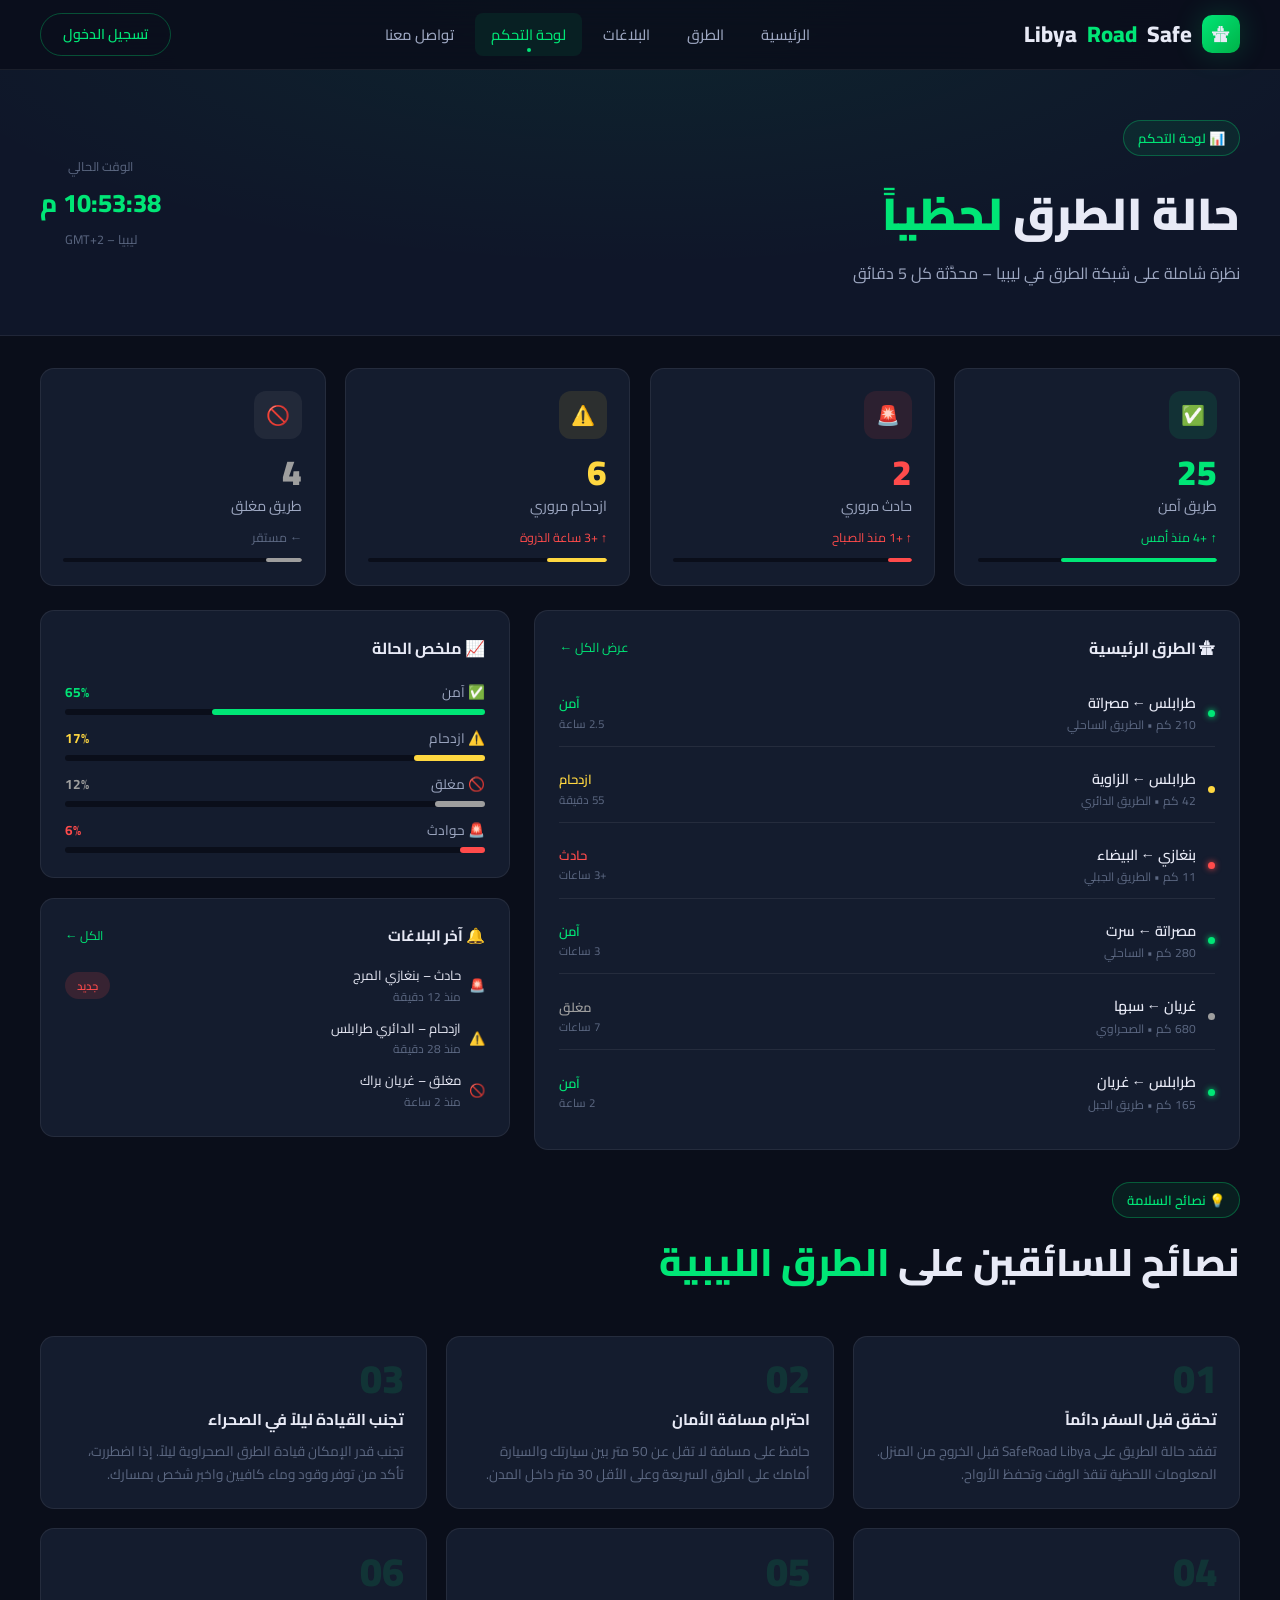
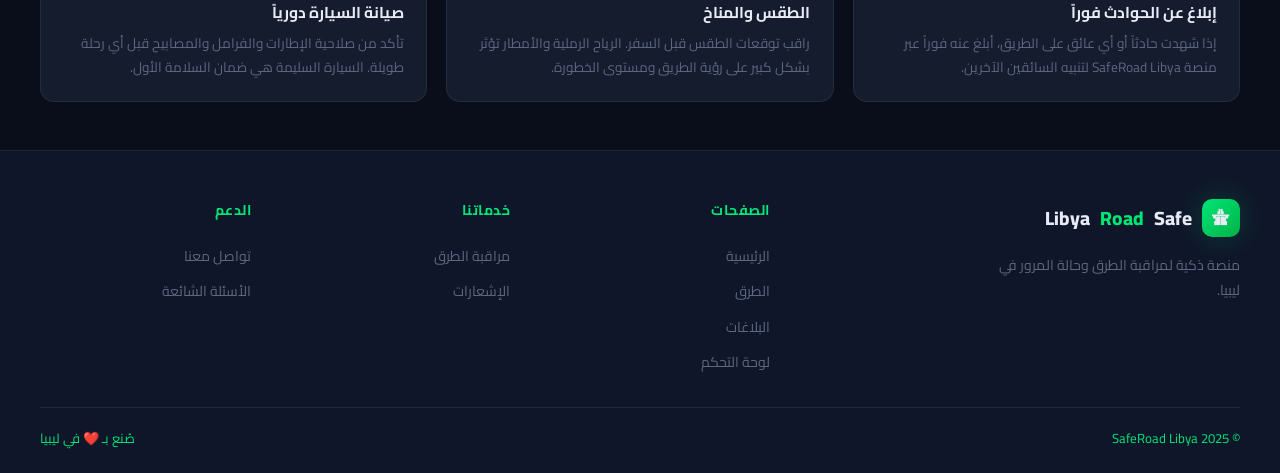
==== commit 857e5988: "Update dashboard.html" ====
--- a/dashboard.html
+++ b/dashboard.html
@@ -1596,7 +1596,7 @@
           <span class="status-dot danger"></span>
           <div style="flex:1">
             <div style="font-size:0.9rem;font-weight:600">بنغازي ← البيضاء</div>
-            <div style="font-size:0.75rem;color:var(--text-muted)">220 كم • الطريق الجبلي</div>
+            <div style="font-size:0.75rem;color:var(--text-muted)">11 كم • الطريق الجبلي</div>
           </div>
           <div style="text-align:left">
             <div style="font-size:0.82rem;font-weight:600;color:var(--accent-red)">حادث</div>
